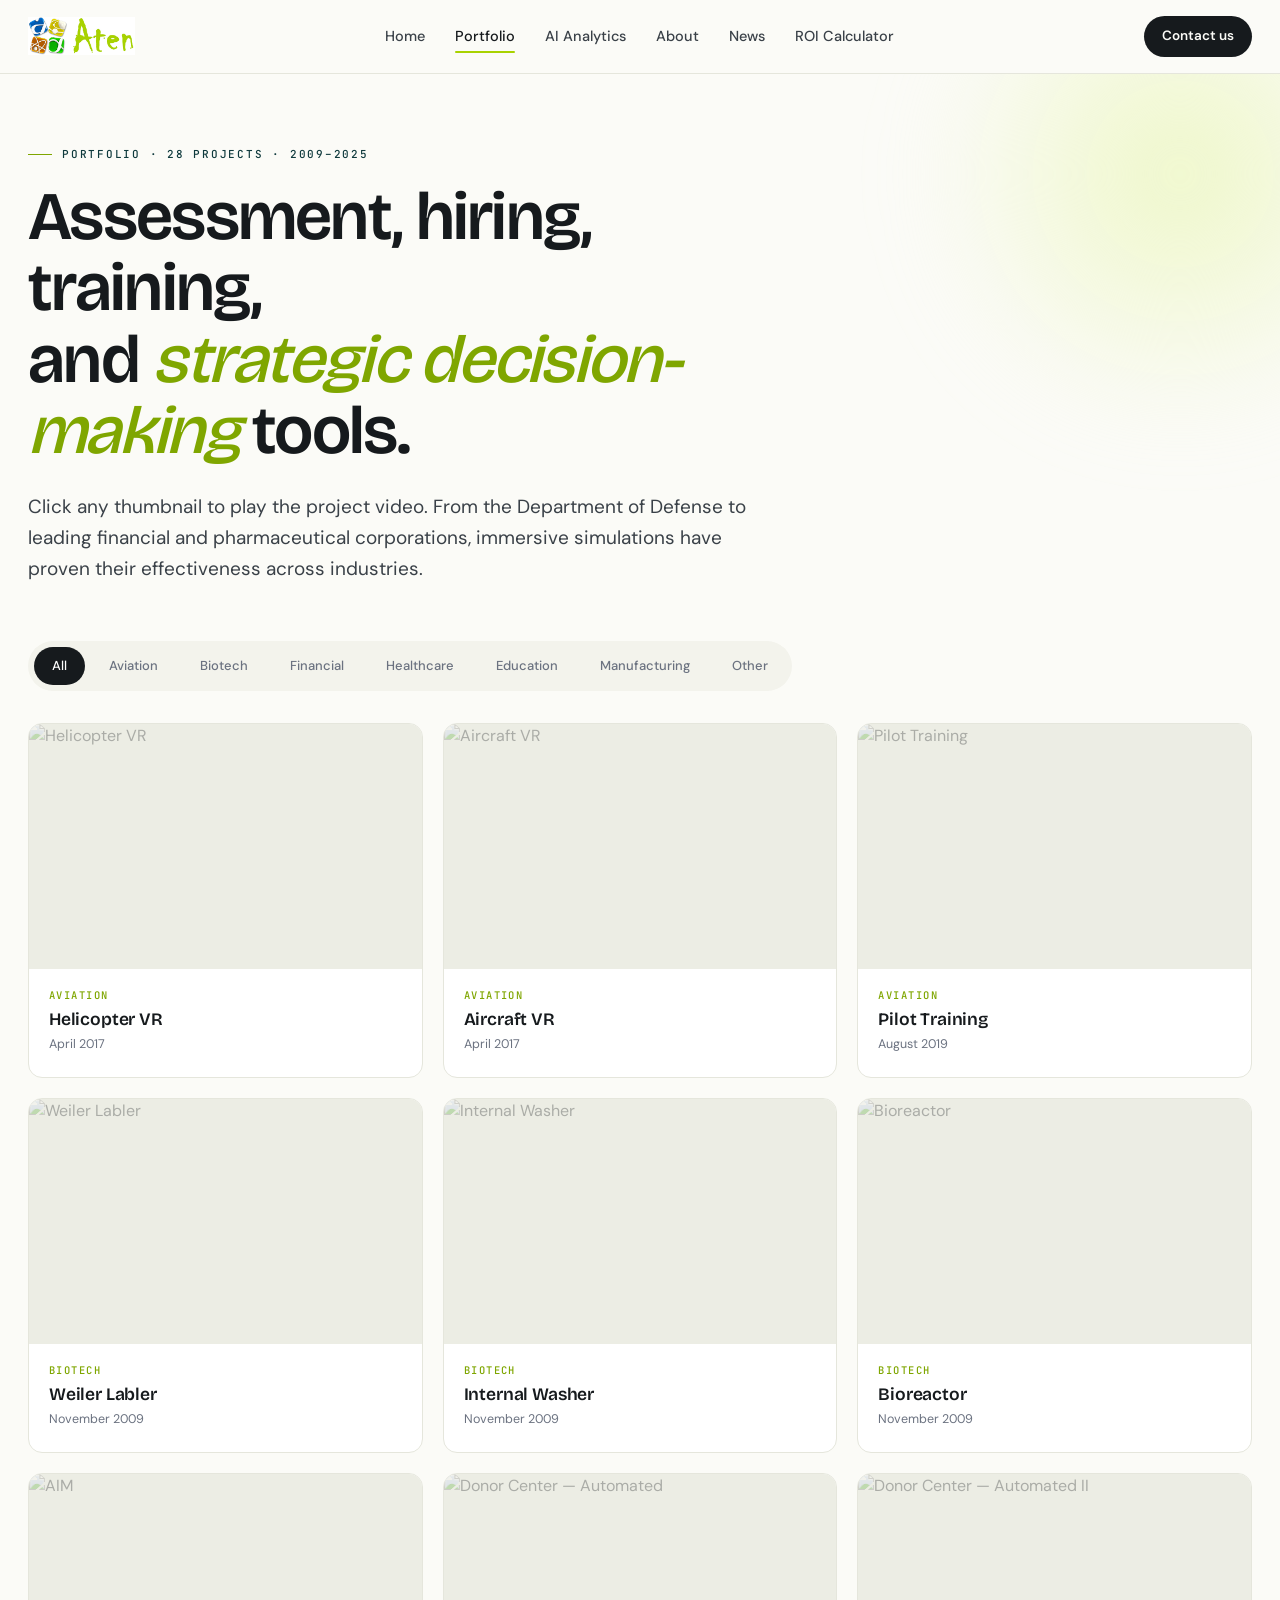
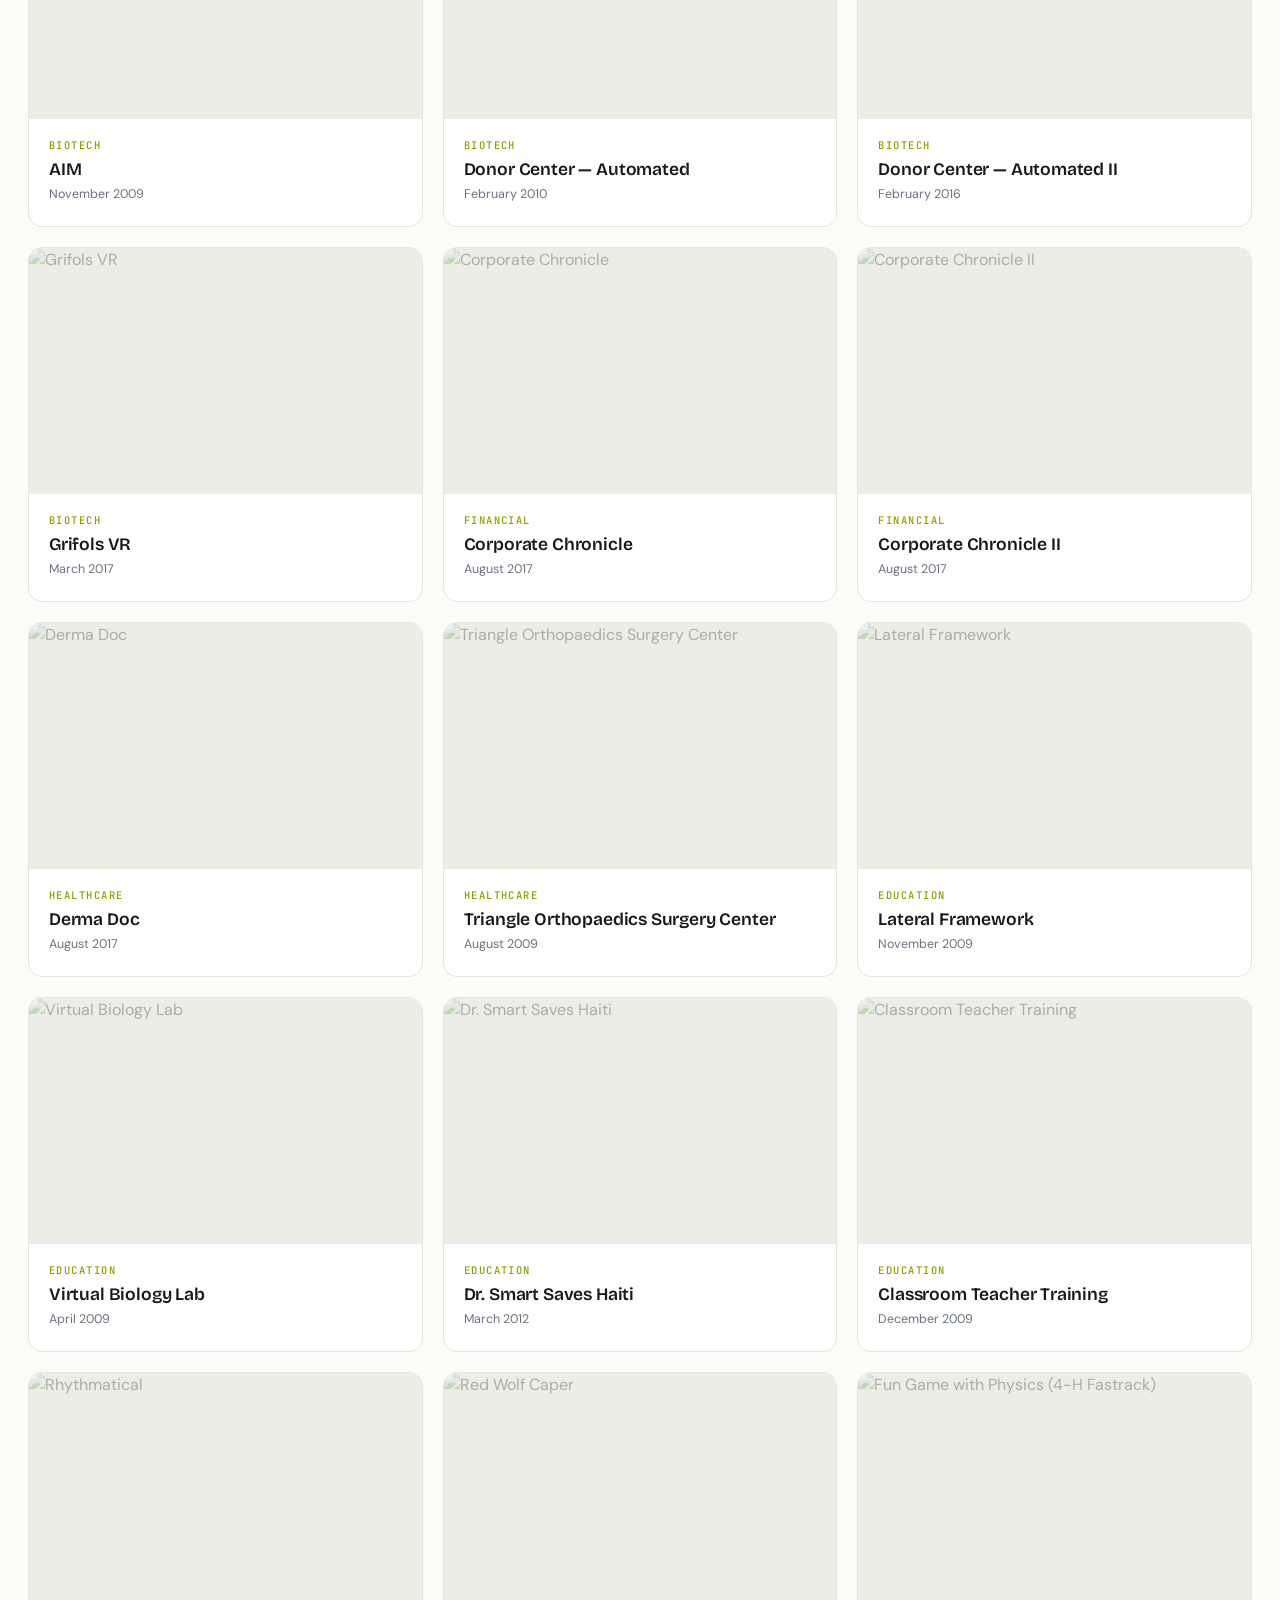
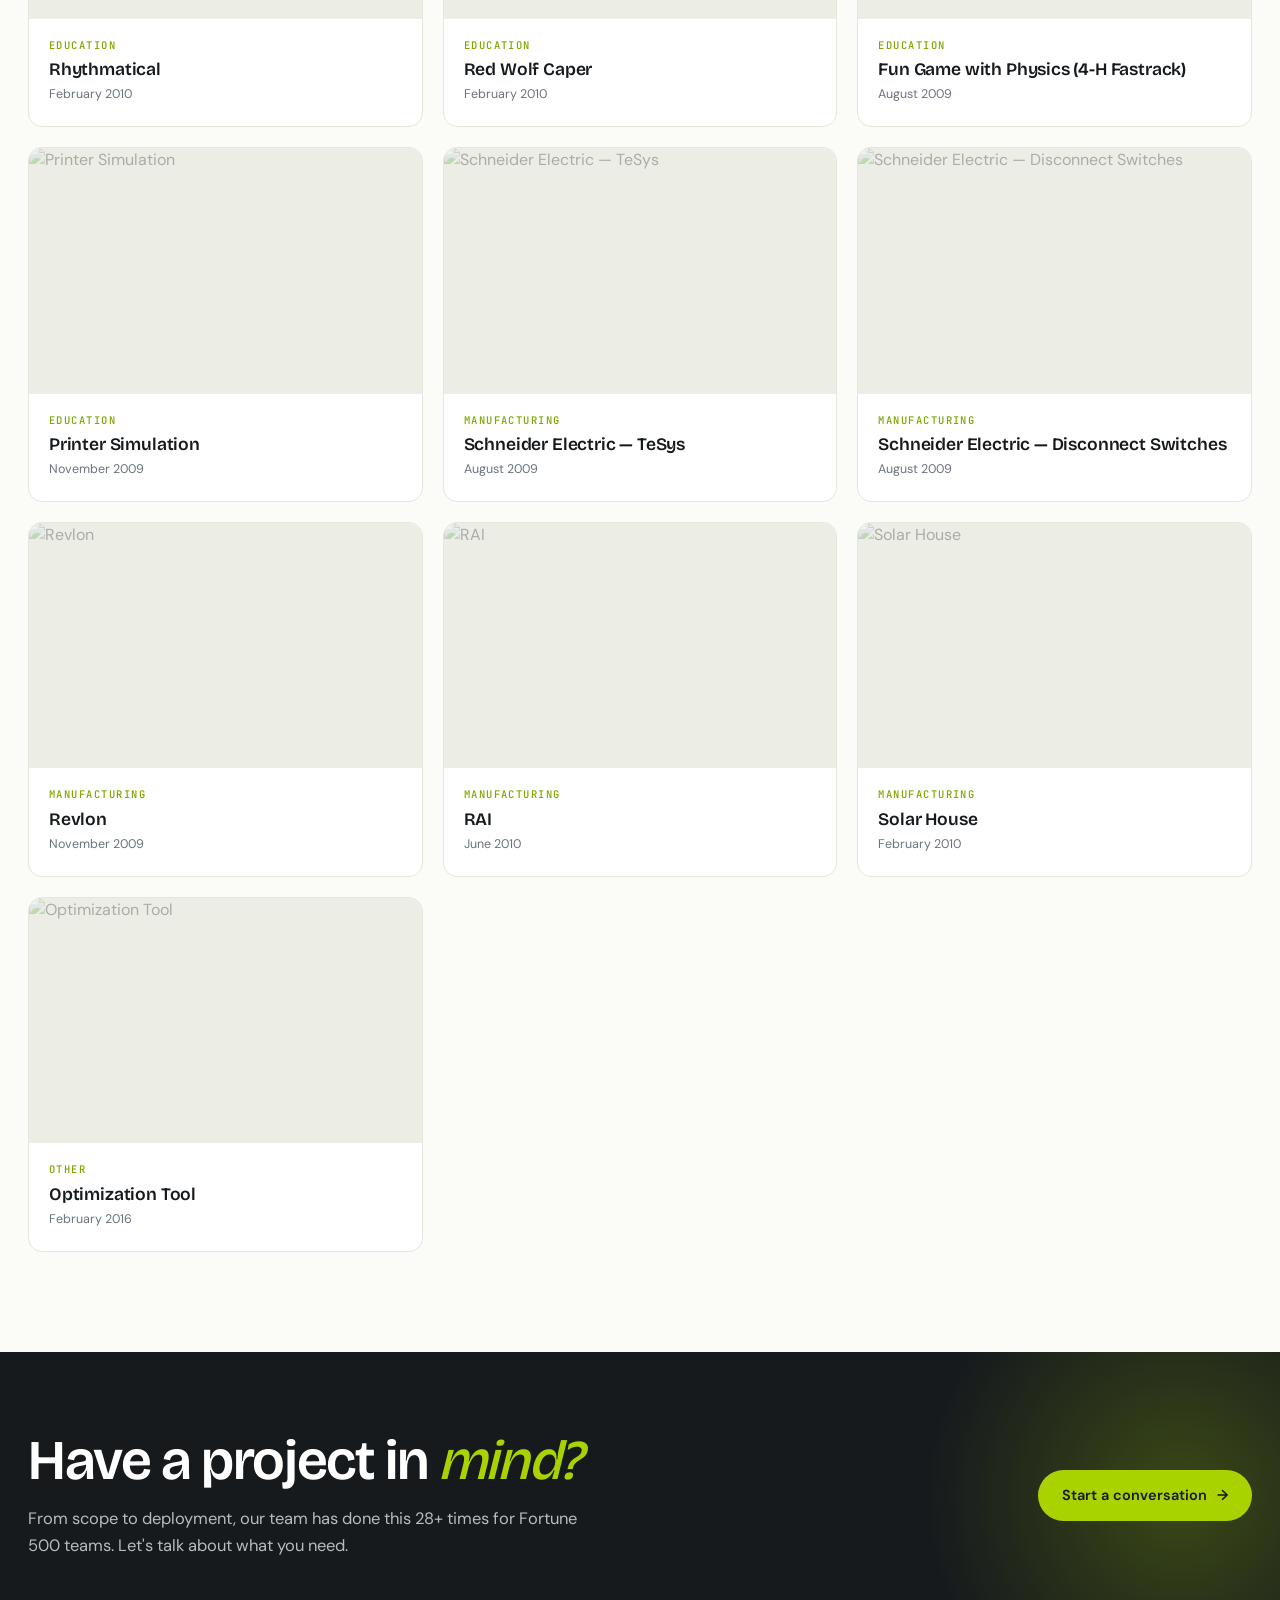
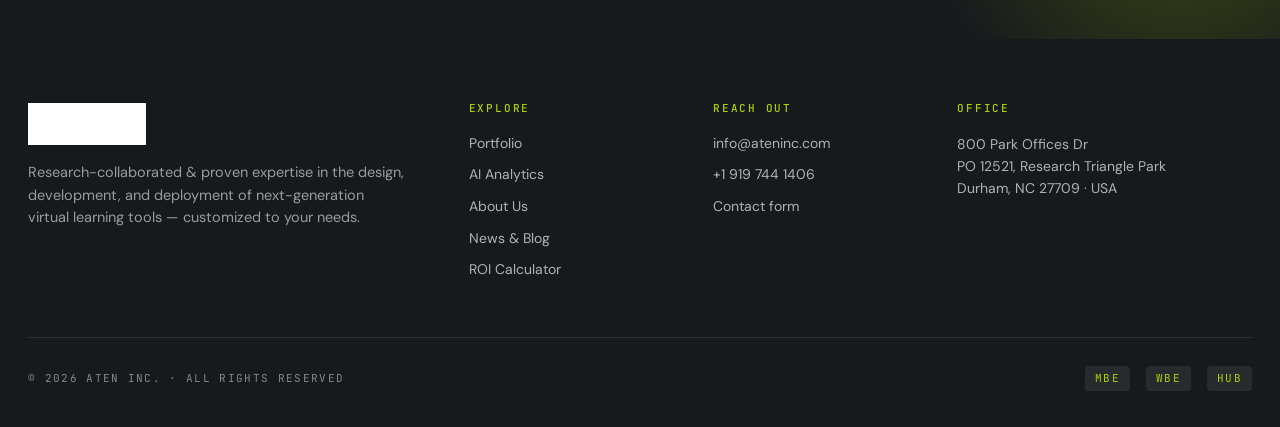
==== portfolio.html @ 34b8e480 "Initial commit — Aten Inc website Multi-page static site: - 7 pages: home, portfolio, AI analytics, " ====
<!DOCTYPE html>
<html lang="en">
<head>
<meta charset="UTF-8" />
<meta name="viewport" content="width=device-width, initial-scale=1" />
<title>Portfolio — Aten Inc</title>
<meta name="description" content="Immersive simulations, VR training, and serious games built by Aten Inc for Fortune 500 clients across aviation, biotech, financial, healthcare, education, and manufacturing." />
<link rel="icon" type="image/png" href="[data-uri]" />
<link rel="preconnect" href="https://fonts.googleapis.com" />
<link rel="preconnect" href="https://fonts.gstatic.com" crossorigin />
<link href="https://fonts.googleapis.com/css2?family=Bricolage+Grotesque:opsz,wght@12..96,400;12..96,500;12..96,600;12..96,700&family=DM+Sans:ital,wght@0,300;0,400;0,500;0,600;1,400&family=JetBrains+Mono:wght@400;500&display=swap" rel="stylesheet" />
<style>/* ========================================================
   Aten Inc — Shared Styles
   Light, modern, brand-aligned. Lime green + deep teal.
   ======================================================== */

:root {
  --bg: #fbfbf7;
  --surface: #ffffff;
  --surface-2: #f3f3ec;
  --surface-3: #ecede4;
  --ink: #161a1d;
  --ink-2: #3a4148;
  --ink-3: #6b7280;
  --ink-4: #9ca3af;
  --line: #e5e6dc;
  --line-strong: #d3d5c8;

  --green: #a8d200;
  --green-deep: #7fa600;
  --green-soft: #eef7c8;

  --teal: #0f3a3d;
  --teal-2: #1a5256;
  --teal-light: #d6ebec;

  --warn: #e8704c;

  --display: "Bricolage Grotesque", "DM Sans", -apple-system, system-ui, sans-serif;
  --sans: "DM Sans", -apple-system, BlinkMacSystemFont, sans-serif;
  --mono: "JetBrains Mono", "SF Mono", Menlo, monospace;

  --radius: 14px;
  --radius-sm: 8px;
  --radius-lg: 24px;

  --shadow-sm: 0 1px 2px rgba(15, 58, 61, 0.04), 0 1px 3px rgba(15, 58, 61, 0.06);
  --shadow: 0 4px 12px rgba(15, 58, 61, 0.06), 0 2px 4px rgba(15, 58, 61, 0.04);
  --shadow-lg: 0 24px 48px -12px rgba(15, 58, 61, 0.18);

  --t: 0.25s cubic-bezier(0.2, 0.7, 0.1, 1);
  --t-slow: 0.5s cubic-bezier(0.2, 0.7, 0.1, 1);
}

*, *::before, *::after { box-sizing: border-box; margin: 0; padding: 0; }
html { scroll-behavior: smooth; -webkit-text-size-adjust: 100%; }
body {
  background: var(--bg);
  color: var(--ink);
  font-family: var(--sans);
  font-size: 16px;
  line-height: 1.55;
  -webkit-font-smoothing: antialiased;
  -moz-osx-font-smoothing: grayscale;
  overflow-x: hidden;
}
img, svg { max-width: 100%; display: block; }
a { color: inherit; text-decoration: none; }
button { font: inherit; cursor: pointer; border: none; background: none; color: inherit; }

.container {
  max-width: 1280px;
  margin: 0 auto;
  padding: 0 28px;
}
.container-narrow { max-width: 920px; margin: 0 auto; padding: 0 28px; }

/* ---------- TYPOGRAPHY ---------- */
.eyebrow {
  font-family: var(--mono);
  font-size: 11px;
  font-weight: 500;
  letter-spacing: 0.16em;
  text-transform: uppercase;
  color: var(--teal);
  display: inline-flex;
  align-items: center;
  gap: 10px;
}
.eyebrow::before {
  content: "";
  width: 24px;
  height: 1px;
  background: var(--green-deep);
}

h1, h2, h3, h4 {
  font-family: var(--display);
  font-weight: 600;
  line-height: 1.05;
  letter-spacing: -0.025em;
  color: var(--ink);
}
h1 { font-size: clamp(40px, 6.5vw, 84px); font-weight: 600; }
h2 { font-size: clamp(32px, 4.5vw, 56px); }
h3 { font-size: clamp(20px, 2.4vw, 28px); }
h4 { font-size: 18px; letter-spacing: -0.01em; }

p { color: var(--ink-2); font-size: 16.5px; line-height: 1.65; }
p.lead { font-size: 19px; color: var(--ink-2); line-height: 1.55; }

.accent { color: var(--green-deep); }
.italic { font-style: italic; }

/* ---------- NAV ---------- */
nav.site-nav {
  position: sticky;
  top: 0;
  z-index: 50;
  background: rgba(251, 251, 247, 0.85);
  backdrop-filter: saturate(180%) blur(14px);
  -webkit-backdrop-filter: saturate(180%) blur(14px);
  border-bottom: 1px solid var(--line);
}
.nav-inner {
  display: flex;
  align-items: center;
  justify-content: space-between;
  padding: 16px 28px;
  max-width: 1280px;
  margin: 0 auto;
  gap: 24px;
}
.nav-logo {
  display: flex;
  align-items: center;
  gap: 8px;
  flex-shrink: 0;
}
.nav-logo img {
  height: 38px;
  width: auto;
}
.nav-links {
  display: flex;
  gap: 30px;
  list-style: none;
  font-size: 14.5px;
  font-weight: 500;
}
.nav-links a {
  color: var(--ink-2);
  transition: color var(--t);
  position: relative;
  padding: 6px 0;
}
.nav-links a:hover, .nav-links a.active { color: var(--ink); }
.nav-links a.active::after {
  content: "";
  position: absolute;
  bottom: -2px; left: 0; right: 0;
  height: 2px;
  background: var(--green);
  border-radius: 2px;
}
.nav-cta {
  font-size: 13.5px;
  font-weight: 600;
  padding: 10px 18px;
  background: var(--ink);
  color: var(--bg);
  border-radius: 999px;
  transition: all var(--t);
  white-space: nowrap;
}
.nav-cta:hover {
  background: var(--teal);
  transform: translateY(-1px);
}
.nav-burger {
  display: none;
  width: 28px;
  height: 28px;
  flex-direction: column;
  justify-content: center;
  gap: 5px;
}
.nav-burger span {
  display: block;
  height: 2px;
  background: var(--ink);
  border-radius: 2px;
  transition: all var(--t);
}

@media (max-width: 880px) {
  .nav-links, .nav-cta { display: none; }
  .nav-burger { display: flex; }
  .nav-inner.open + .mobile-drawer { display: block; }
}

.mobile-drawer {
  display: none;
  border-bottom: 1px solid var(--line);
  background: var(--bg);
  padding: 12px 28px 24px;
}
.mobile-drawer ul {
  list-style: none;
  display: flex;
  flex-direction: column;
  gap: 4px;
}
.mobile-drawer a {
  display: block;
  padding: 12px 0;
  border-bottom: 1px solid var(--line);
  font-weight: 500;
  font-size: 16px;
}
.mobile-drawer a:last-child { border-bottom: none; }

/* ---------- BUTTONS ---------- */
.btn {
  display: inline-flex;
  align-items: center;
  gap: 10px;
  padding: 14px 24px;
  border-radius: 999px;
  font-weight: 600;
  font-size: 14.5px;
  transition: all var(--t);
  white-space: nowrap;
}
.btn-primary {
  background: var(--ink);
  color: #fff;
}
.btn-primary:hover {
  background: var(--teal);
  transform: translateY(-1px);
  box-shadow: var(--shadow);
}
.btn-accent {
  background: var(--green);
  color: var(--ink);
}
.btn-accent:hover {
  background: var(--green-deep);
  color: #fff;
  transform: translateY(-1px);
  box-shadow: 0 6px 16px rgba(168, 210, 0, 0.35);
}
.btn-ghost {
  background: transparent;
  color: var(--ink);
  border: 1.5px solid var(--line-strong);
}
.btn-ghost:hover {
  border-color: var(--ink);
  background: var(--surface-2);
}
.btn-arrow { transition: transform var(--t); }
.btn:hover .btn-arrow { transform: translateX(4px); }

/* ---------- HERO ---------- */
.hero {
  padding: 80px 0 100px;
  position: relative;
  overflow: hidden;
}
.hero-grid {
  display: grid;
  grid-template-columns: 1fr;
  gap: 48px;
}
.hero h1 { max-width: 16ch; margin-top: 22px; }
.hero h1 em {
  font-style: italic;
  color: var(--green-deep);
  font-weight: 500;
}
.hero-lead {
  margin-top: 28px;
  max-width: 56ch;
  font-size: 19px;
  color: var(--ink-2);
}
.hero-actions {
  margin-top: 36px;
  display: flex;
  gap: 12px;
  flex-wrap: wrap;
}

.hero-blob {
  position: absolute;
  width: 600px;
  height: 600px;
  border-radius: 50%;
  background: radial-gradient(circle at center, var(--green-soft) 0%, transparent 60%);
  filter: blur(40px);
  pointer-events: none;
  z-index: -1;
}
.hero-blob.tr { top: -200px; right: -200px; }
.hero-blob.bl { bottom: -300px; left: -150px; background: radial-gradient(circle at center, var(--teal-light) 0%, transparent 60%); }

@media (max-width: 720px) {
  .hero { padding: 56px 0 80px; }
}

/* ---------- SECTIONS ---------- */
.section {
  padding: 100px 0;
  position: relative;
}
.section-tinted { background: var(--surface-2); }
.section-dark {
  background: var(--ink);
  color: #f3f3ec;
}
.section-dark h1, .section-dark h2, .section-dark h3 { color: #fff; }
.section-dark p { color: rgba(243, 243, 236, 0.75); }
.section-dark .eyebrow { color: var(--green); }
.section-dark .eyebrow::before { background: var(--green); }

.section-head {
  display: grid;
  grid-template-columns: 1fr;
  gap: 16px;
  margin-bottom: 56px;
  max-width: 720px;
}
.section-head.center { margin-left: auto; margin-right: auto; text-align: center; }
.section-head.center .eyebrow { justify-content: center; }
.section-head h2 em { font-style: italic; color: var(--green-deep); font-weight: 500; }
.section-head p { margin-top: 4px; }

@media (max-width: 720px) {
  .section { padding: 72px 0; }
  .section-head { margin-bottom: 40px; }
}

/* ---------- CARD GRID ---------- */
.grid {
  display: grid;
  gap: 24px;
}
.grid-3 { grid-template-columns: repeat(3, 1fr); }
.grid-4 { grid-template-columns: repeat(4, 1fr); }
.grid-2 { grid-template-columns: repeat(2, 1fr); }

@media (max-width: 980px) {
  .grid-3, .grid-4 { grid-template-columns: repeat(2, 1fr); }
}
@media (max-width: 640px) {
  .grid-3, .grid-4, .grid-2 { grid-template-columns: 1fr; }
}

.card {
  background: var(--surface);
  border: 1px solid var(--line);
  border-radius: var(--radius);
  padding: 32px;
  transition: all var(--t);
}
.card:hover {
  border-color: var(--line-strong);
  transform: translateY(-2px);
  box-shadow: var(--shadow);
}
.card .num {
  font-family: var(--mono);
  font-size: 11px;
  letter-spacing: 0.16em;
  color: var(--green-deep);
  margin-bottom: 16px;
  display: block;
}
.card h3 {
  margin-bottom: 12px;
}
.card p {
  font-size: 15.5px;
}

/* ---------- STATS ---------- */
.stats-row {
  display: grid;
  grid-template-columns: repeat(4, 1fr);
  gap: 32px;
  padding: 48px 0;
  border-top: 1px solid var(--line);
  border-bottom: 1px solid var(--line);
}
.stat {
  display: flex;
  flex-direction: column;
  gap: 6px;
}
.stat-num {
  font-family: var(--display);
  font-weight: 600;
  font-size: clamp(36px, 4vw, 52px);
  line-height: 1;
  letter-spacing: -0.025em;
  color: var(--ink);
}
.stat-num small { font-size: 0.55em; color: var(--ink-3); }
.stat-label {
  font-size: 13.5px;
  color: var(--ink-3);
  line-height: 1.4;
}
@media (max-width: 720px) {
  .stats-row { grid-template-columns: 1fr 1fr; gap: 28px; }
}

/* ---------- COMPARE TABLE ---------- */
.compare {
  display: grid;
  grid-template-columns: 1fr 1fr;
  gap: 0;
  border: 1px solid var(--line);
  border-radius: var(--radius);
  overflow: hidden;
  background: var(--surface);
}
.compare-col { padding: 36px 32px; }
.compare-col.old {
  background: var(--surface-2);
  border-right: 1px solid var(--line);
}
.compare-col.new {
  background: linear-gradient(135deg, var(--green-soft) 0%, transparent 80%);
}
.compare-tag {
  font-family: var(--mono);
  font-size: 11px;
  letter-spacing: 0.16em;
  text-transform: uppercase;
  color: var(--ink-3);
  margin-bottom: 8px;
  font-weight: 500;
}
.compare-col.new .compare-tag { color: var(--green-deep); }
.compare h3 {
  font-family: var(--display);
  font-size: 24px;
  margin-bottom: 24px;
}
.compare ul { list-style: none; }
.compare ul li {
  padding: 10px 0;
  font-size: 14.5px;
  display: flex;
  gap: 12px;
  align-items: flex-start;
  color: var(--ink-2);
  border-top: 1px solid var(--line);
}
.compare-col.old ul li::before {
  content: "✕";
  color: var(--ink-4);
  font-size: 12px;
  margin-top: 3px;
}
.compare-col.new ul li::before {
  content: "✓";
  color: var(--green-deep);
  font-weight: 700;
  font-size: 14px;
}
.compare-col.new ul li { color: var(--ink); }
@media (max-width: 720px) {
  .compare { grid-template-columns: 1fr; }
  .compare-col.old { border-right: none; border-bottom: 1px solid var(--line); }
}

/* ---------- TESTIMONIAL ---------- */
.quote {
  max-width: 880px;
  margin: 0 auto;
  text-align: center;
}
.quote blockquote {
  font-family: var(--display);
  font-size: clamp(22px, 2.4vw, 30px);
  line-height: 1.4;
  font-weight: 500;
  letter-spacing: -0.015em;
  color: var(--ink);
  margin-bottom: 32px;
}
.quote-attr {
  display: flex;
  flex-direction: column;
  gap: 4px;
  align-items: center;
}
.quote-name { font-weight: 600; color: var(--ink); }
.quote-role {
  font-family: var(--mono);
  font-size: 12px;
  color: var(--ink-3);
  letter-spacing: 0.06em;
}

/* ---------- AWARDS LIST ---------- */
.awards { border-top: 1px solid var(--line); }
.award {
  display: grid;
  grid-template-columns: 90px 1fr auto;
  align-items: center;
  gap: 32px;
  padding: 24px 8px;
  border-bottom: 1px solid var(--line);
  transition: padding var(--t), background var(--t);
}
.award:hover { padding-left: 18px; background: var(--surface-2); }
.award-year {
  font-family: var(--display);
  font-weight: 500;
  font-size: 26px;
  color: var(--ink-3);
  transition: color var(--t);
}
.award:hover .award-year { color: var(--green-deep); }
.award-title {
  font-family: var(--display);
  font-size: 18px;
  font-weight: 500;
  color: var(--ink);
  letter-spacing: -0.005em;
}
.award-org {
  font-family: var(--mono);
  font-size: 11px;
  text-transform: uppercase;
  letter-spacing: 0.14em;
  color: var(--ink-3);
}
@media (max-width: 720px) {
  .award { grid-template-columns: 1fr; gap: 4px; padding: 18px 8px; }
  .award-year { font-size: 22px; }
  .award-title { font-size: 16px; }
}

/* ---------- CTA BANNER ---------- */
.cta-banner {
  background: var(--ink);
  color: #fff;
  padding: 80px 0;
  position: relative;
  overflow: hidden;
}
.cta-banner::before {
  content: "";
  position: absolute;
  top: 50%; right: -200px;
  transform: translateY(-50%);
  width: 600px; height: 600px;
  border-radius: 50%;
  background: radial-gradient(circle at center, rgba(168, 210, 0, 0.25) 0%, transparent 60%);
  pointer-events: none;
}
.cta-inner {
  display: grid;
  grid-template-columns: 2fr 1fr;
  gap: 48px;
  align-items: center;
  position: relative;
  z-index: 1;
}
.cta-banner h2 { color: #fff; }
.cta-banner h2 em { color: var(--green); font-style: italic; font-weight: 500; }
.cta-banner p { color: rgba(255, 255, 255, 0.7); margin-top: 14px; max-width: 50ch; }
.cta-actions {
  display: flex;
  gap: 12px;
  justify-self: end;
  flex-wrap: wrap;
}
@media (max-width: 820px) {
  .cta-inner { grid-template-columns: 1fr; }
  .cta-actions { justify-self: start; }
}

/* ---------- FOOTER ---------- */
footer.site-footer {
  background: var(--ink);
  color: rgba(243, 243, 236, 0.7);
  padding: 64px 0 36px;
}
.footer-grid {
  display: grid;
  grid-template-columns: 2fr 1fr 1fr 1.5fr;
  gap: 48px;
  margin-bottom: 56px;
}
.footer-brand img {
  height: 42px;
  filter: brightness(0) invert(1);
  margin-bottom: 16px;
}
.footer-tag {
  font-size: 14.5px;
  line-height: 1.55;
  max-width: 38ch;
  color: rgba(243, 243, 236, 0.6);
}
.footer-col h4 {
  font-family: var(--mono);
  font-size: 11px;
  font-weight: 500;
  letter-spacing: 0.16em;
  text-transform: uppercase;
  color: var(--green);
  margin-bottom: 18px;
}
.footer-col ul { list-style: none; display: flex; flex-direction: column; gap: 10px; font-size: 14px; }
.footer-col a { color: rgba(243, 243, 236, 0.7); transition: color var(--t); }
.footer-col a:hover { color: #fff; }
.footer-col p { color: rgba(243, 243, 236, 0.7); font-size: 14px; line-height: 1.6; }
.footer-bottom {
  display: flex;
  justify-content: space-between;
  align-items: center;
  padding-top: 28px;
  border-top: 1px solid rgba(243, 243, 236, 0.1);
  font-family: var(--mono);
  font-size: 11px;
  letter-spacing: 0.12em;
  text-transform: uppercase;
  color: rgba(243, 243, 236, 0.5);
}
.footer-bottom .cert {
  display: flex;
  gap: 16px;
}
.footer-bottom .cert span {
  padding: 4px 10px;
  background: rgba(243, 243, 236, 0.08);
  border-radius: 4px;
  color: var(--green);
}
@media (max-width: 880px) {
  .footer-grid { grid-template-columns: 1fr 1fr; gap: 36px; }
}
@media (max-width: 560px) {
  .footer-grid { grid-template-columns: 1fr; }
  .footer-bottom { flex-direction: column; gap: 16px; align-items: flex-start; }
}

/* ---------- PORTFOLIO GRID ---------- */
.filters {
  display: flex;
  gap: 6px;
  flex-wrap: wrap;
  margin-bottom: 32px;
  padding: 6px;
  background: var(--surface-2);
  border-radius: 999px;
  width: max-content;
  max-width: 100%;
  overflow-x: auto;
}
.filter-btn {
  padding: 9px 18px;
  font-size: 13px;
  font-weight: 500;
  border-radius: 999px;
  color: var(--ink-3);
  transition: all var(--t);
  white-space: nowrap;
}
.filter-btn:hover { color: var(--ink); }
.filter-btn.active {
  background: var(--ink);
  color: #fff;
}

.portfolio-grid {
  display: grid;
  grid-template-columns: repeat(3, 1fr);
  gap: 20px;
}
@media (max-width: 980px) { .portfolio-grid { grid-template-columns: repeat(2, 1fr); } }
@media (max-width: 600px) { .portfolio-grid { grid-template-columns: 1fr; } }

.portfolio-item {
  background: var(--surface);
  border: 1px solid var(--line);
  border-radius: var(--radius);
  overflow: hidden;
  cursor: pointer;
  transition: all var(--t);
  display: flex;
  flex-direction: column;
}
.portfolio-item:hover {
  transform: translateY(-3px);
  box-shadow: var(--shadow-lg);
  border-color: transparent;
}
.portfolio-thumb {
  position: relative;
  aspect-ratio: 16 / 10;
  overflow: hidden;
  background: var(--surface-3);
}
.portfolio-thumb img {
  width: 100%;
  height: 100%;
  object-fit: cover;
  transition: transform var(--t-slow);
}
.portfolio-item:hover .portfolio-thumb img { transform: scale(1.04); }
.play-icon {
  position: absolute;
  inset: 0;
  display: grid;
  place-items: center;
  background: rgba(15, 58, 61, 0);
  transition: background var(--t);
}
.play-icon::after {
  content: "";
  width: 56px; height: 56px;
  border-radius: 50%;
  background: rgba(255, 255, 255, 0.95);
  background-image: url("data:image/svg+xml,%3Csvg xmlns='http://www.w3.org/2000/svg' viewBox='0 0 24 24' fill='%23161a1d'%3E%3Cpath d='M8 5v14l11-7z'/%3E%3C/svg%3E");
  background-repeat: no-repeat;
  background-position: center;
  background-size: 28px;
  transform: scale(0.8);
  opacity: 0;
  transition: all var(--t);
  box-shadow: 0 8px 24px rgba(0, 0, 0, 0.25);
}
.portfolio-item:hover .play-icon { background: rgba(15, 58, 61, 0.18); }
.portfolio-item:hover .play-icon::after { transform: scale(1); opacity: 1; }
.portfolio-meta {
  padding: 18px 20px 22px;
}
.portfolio-cat {
  font-family: var(--mono);
  font-size: 10.5px;
  letter-spacing: 0.14em;
  text-transform: uppercase;
  color: var(--green-deep);
  margin-bottom: 6px;
  font-weight: 500;
}
.portfolio-title {
  font-family: var(--display);
  font-size: 17.5px;
  font-weight: 600;
  color: var(--ink);
  letter-spacing: -0.01em;
  line-height: 1.25;
  margin-bottom: 4px;
}
.portfolio-date {
  font-size: 12.5px;
  color: var(--ink-3);
}

/* ---------- VIDEO LIGHTBOX ---------- */
.lightbox {
  position: fixed;
  inset: 0;
  background: rgba(15, 18, 20, 0.92);
  backdrop-filter: blur(8px);
  z-index: 100;
  display: none;
  align-items: center;
  justify-content: center;
  padding: 24px;
  animation: fade 0.3s ease;
}
.lightbox.open { display: flex; }
@keyframes fade { from { opacity: 0; } to { opacity: 1; } }
.lightbox-inner {
  position: relative;
  width: 100%;
  max-width: 1100px;
  aspect-ratio: 16 / 9;
  background: #000;
  border-radius: var(--radius);
  overflow: hidden;
  box-shadow: 0 30px 80px rgba(0, 0, 0, 0.5);
}
.lightbox iframe {
  width: 100%;
  height: 100%;
  border: 0;
}
.lightbox-close {
  position: absolute;
  top: -48px;
  right: 0;
  width: 36px;
  height: 36px;
  border-radius: 50%;
  background: rgba(255, 255, 255, 0.1);
  color: #fff;
  display: grid;
  place-items: center;
  font-size: 22px;
  transition: background var(--t);
}
.lightbox-close:hover { background: rgba(255, 255, 255, 0.2); }
.lightbox-caption {
  position: absolute;
  bottom: -40px;
  left: 0;
  font-family: var(--mono);
  font-size: 12px;
  letter-spacing: 0.1em;
  text-transform: uppercase;
  color: rgba(255, 255, 255, 0.7);
}

/* ---------- FORM ---------- */
.form-row {
  display: grid;
  grid-template-columns: 1fr 1fr;
  gap: 18px;
  margin-bottom: 18px;
}
@media (max-width: 600px) { .form-row { grid-template-columns: 1fr; } }
.field { display: flex; flex-direction: column; gap: 6px; }
.field label {
  font-family: var(--mono);
  font-size: 11px;
  letter-spacing: 0.14em;
  text-transform: uppercase;
  color: var(--ink-3);
  font-weight: 500;
}
.field input, .field textarea, .field select {
  font-family: inherit;
  font-size: 15px;
  padding: 14px 16px;
  border: 1.5px solid var(--line-strong);
  border-radius: var(--radius-sm);
  background: var(--surface);
  color: var(--ink);
  transition: border-color var(--t);
}
.field input:focus, .field textarea:focus, .field select:focus {
  outline: none;
  border-color: var(--green-deep);
}
.field textarea { resize: vertical; min-height: 120px; }

/* ---------- ROI SLIDER ---------- */
.slider-row {
  display: grid;
  grid-template-columns: 1fr;
  gap: 8px;
  padding: 14px 0;
  border-bottom: 1px solid var(--line);
}
.slider-head {
  display: flex;
  justify-content: space-between;
  align-items: center;
}
.slider-label {
  font-family: var(--mono);
  font-size: 12px;
  letter-spacing: 0.1em;
  text-transform: uppercase;
  color: var(--ink-2);
}
.slider-value {
  font-family: var(--display);
  font-size: 22px;
  font-weight: 600;
  color: var(--ink);
}
input[type="range"] {
  -webkit-appearance: none;
  appearance: none;
  width: 100%;
  height: 4px;
  background: var(--line);
  border-radius: 2px;
  outline: none;
}
input[type="range"]::-webkit-slider-thumb {
  -webkit-appearance: none;
  appearance: none;
  width: 22px;
  height: 22px;
  border-radius: 50%;
  background: var(--green);
  border: 3px solid var(--ink);
  cursor: pointer;
  transition: transform var(--t);
}
input[type="range"]::-webkit-slider-thumb:hover { transform: scale(1.15); }
input[type="range"]::-moz-range-thumb {
  width: 22px;
  height: 22px;
  border-radius: 50%;
  background: var(--green);
  border: 3px solid var(--ink);
  cursor: pointer;
}

/* ---------- ENTRANCE ANIMATIONS ---------- */
@keyframes rise {
  from { opacity: 0; transform: translateY(18px); }
  to   { opacity: 1; transform: translateY(0); }
}
.reveal { opacity: 0; animation: rise 0.8s cubic-bezier(0.2, 0.7, 0.1, 1) forwards; }
.reveal.d1 { animation-delay: 0.05s; }
.reveal.d2 { animation-delay: 0.15s; }
.reveal.d3 { animation-delay: 0.25s; }
.reveal.d4 { animation-delay: 0.35s; }
.reveal.d5 { animation-delay: 0.45s; }

.scroll-reveal {
  opacity: 0;
  transform: translateY(24px);
  transition: opacity 0.7s cubic-bezier(0.2, 0.7, 0.1, 1), transform 0.7s cubic-bezier(0.2, 0.7, 0.1, 1);
}
.scroll-reveal.in { opacity: 1; transform: translateY(0); }

/* ---------- UTIL ---------- */
.text-center { text-align: center; }
.mt-0 { margin-top: 0 !important; }
.mt-2 { margin-top: 16px; }
.mt-4 { margin-top: 32px; }
.divider { height: 1px; background: var(--line); margin: 0; }
</style>
</head>
<body>

<nav class="site-nav">
  <div class="nav-inner">
    <a href="index.html" class="nav-logo"><img src="[data-uri]" alt="Aten Inc." /></a>
    <ul class="nav-links">
      <li><a href="index.html">Home</a></li>
      <li><a href="portfolio.html" class="active">Portfolio</a></li>
      <li><a href="ai-analytics.html">AI Analytics</a></li>
      <li><a href="about.html">About</a></li>
      <li><a href="news.html">News</a></li>
      <li><a href="roi-calculator.html">ROI Calculator</a></li>
    </ul>
    <a href="contact.html" class="nav-cta">Contact us</a>
    <button class="nav-burger" aria-label="Menu"><span></span><span></span><span></span></button>
  </div>
  <div class="mobile-drawer">
    <ul>
      <li><a href="index.html">Home</a></li>
      <li><a href="portfolio.html">Portfolio</a></li>
      <li><a href="ai-analytics.html">AI Analytics</a></li>
      <li><a href="about.html">About</a></li>
      <li><a href="news.html">News &amp; Blog</a></li>
      <li><a href="roi-calculator.html">ROI Calculator</a></li>
      <li><a href="contact.html">Contact</a></li>
    </ul>
  </div>
</nav>

<header class="hero" style="padding: 64px 0 56px;">
  <div class="hero-blob tr"></div>
  <div class="container">
    <span class="eyebrow reveal d1">Portfolio · 28 projects · 2009–2025</span>
    <h1 class="reveal d2" style="margin-top: 18px; font-size: clamp(36px, 5.5vw, 68px);">
      Assessment, hiring, training,<br/>and <em>strategic decision-making</em> tools.
    </h1>
    <p class="hero-lead reveal d3" style="margin-top: 24px;">
      Click any thumbnail to play the project video. From the Department of Defense to leading financial and pharmaceutical corporations, immersive simulations have proven their effectiveness across industries.
    </p>
  </div>
</header>

<section style="padding: 0 0 100px;">
  <div class="container">

    <div class="filters scroll-reveal" id="filters">
      <button class="filter-btn active" data-filter="all">All</button>
      <button class="filter-btn" data-filter="Aviation">Aviation</button>
      <button class="filter-btn" data-filter="Biotech">Biotech</button>
      <button class="filter-btn" data-filter="Financial">Financial</button>
      <button class="filter-btn" data-filter="Healthcare">Healthcare</button>
      <button class="filter-btn" data-filter="Education">Education</button>
      <button class="filter-btn" data-filter="Manufacturing">Manufacturing</button>
      <button class="filter-btn" data-filter="Other">Other</button>
    </div>

    <div class="portfolio-grid" id="portfolioGrid"></div>
  </div>
</section>

<!-- LIGHTBOX -->
<div class="lightbox" id="lightbox" aria-hidden="true" role="dialog">
  <div class="lightbox-inner">
    <button class="lightbox-close" id="lightboxClose" aria-label="Close">&times;</button>
    <iframe id="lightboxFrame" allow="autoplay; fullscreen; picture-in-picture" allowfullscreen></iframe>
    <div class="lightbox-caption" id="lightboxCaption"></div>
  </div>
</div>

<!-- CTA -->
<section class="cta-banner">
  <div class="container">
    <div class="cta-inner">
      <div>
        <h2>Have a project in <em>mind?</em></h2>
        <p>From scope to deployment, our team has done this 28+ times for Fortune 500 teams. Let's talk about what you need.</p>
      </div>
      <div class="cta-actions">
        <a href="contact.html" class="btn btn-accent">Start a conversation <span class="btn-arrow">→</span></a>
      </div>
    </div>
  </div>
</section>

<!-- FOOTER -->
<footer class="site-footer">
  <div class="container">
    <div class="footer-grid">
      <div class="footer-brand">
        <img src="[data-uri]" alt="Aten Inc." />
        <p class="footer-tag">Research-collaborated &amp; proven expertise in the design, development, and deployment of next-generation virtual learning tools — customized to your needs.</p>
      </div>
      <div class="footer-col">
        <h4>Explore</h4>
        <ul>
          <li><a href="portfolio.html">Portfolio</a></li>
          <li><a href="ai-analytics.html">AI Analytics</a></li>
          <li><a href="about.html">About Us</a></li>
          <li><a href="news.html">News &amp; Blog</a></li>
          <li><a href="roi-calculator.html">ROI Calculator</a></li>
        </ul>
      </div>
      <div class="footer-col">
        <h4>Reach out</h4>
        <ul>
          <li><a href="mailto:info@ateninc.com">info@ateninc.com</a></li>
          <li><a href="tel:+19197441406">+1 919 744 1406</a></li>
          <li><a href="contact.html">Contact form</a></li>
        </ul>
      </div>
      <div class="footer-col">
        <h4>Office</h4>
        <p>800 Park Offices Dr<br/>PO 12521, Research Triangle Park<br/>Durham, NC 27709 · USA</p>
      </div>
    </div>
    <div class="footer-bottom">
      <span>© <span id="year"></span> Aten Inc. · All Rights Reserved</span>
      <div class="cert"><span>MBE</span><span>WBE</span><span>HUB</span></div>
    </div>
  </div>
</footer>

<script>/* ============================================
   Aten Inc — Shared scripts
   ============================================ */

// Mobile nav toggle
(function () {
  const burger = document.querySelector('.nav-burger');
  const drawer = document.querySelector('.mobile-drawer');
  if (!burger || !drawer) return;
  burger.addEventListener('click', () => {
    const isOpen = drawer.classList.toggle('open');
    drawer.style.display = isOpen ? 'block' : 'none';
  });
})();

// Scroll reveal
(function () {
  const els = document.querySelectorAll('.scroll-reveal');
  if (!els.length) return;
  const io = new IntersectionObserver((entries) => {
    entries.forEach((e) => {
      if (e.isIntersecting) {
        e.target.classList.add('in');
        io.unobserve(e.target);
      }
    });
  }, { threshold: 0.1, rootMargin: '0px 0px -40px 0px' });
  els.forEach((el) => io.observe(el));
})();

// Year stamp
(function () {
  const y = document.getElementById('year');
  if (y) y.textContent = new Date().getFullYear();
})();
</script>
<script>
  const PORTFOLIO = [
    { slug: 'helicopter', title: 'Helicopter VR', cat: 'Aviation', date: 'April 2017',
      img: 'https://www.ateninc.com/img/Helicopter.jpg',
      vimeo: '226407875' },
    { slug: 'aircraft', title: 'Aircraft VR', cat: 'Aviation', date: 'April 2017',
      img: 'https://www.ateninc.com/img/aircraft.png',
      youtube: 'vrk6BEkGfpA' },
    { slug: 'pilot', title: 'Pilot Training', cat: 'Aviation', date: 'August 2019',
      img: 'https://www.ateninc.com/img/portfolio/pilot.jpg',
      youtube: 'YwtYvpujKhM' },

    { slug: 'weiler', title: 'Weiler Labler', cat: 'Biotech', date: 'November 2009',
      img: 'https://www.ateninc.com/img/portfolio/weilerLabler01.png',
      vimeo: '135860679' },
    { slug: 'washer', title: 'Internal Washer', cat: 'Biotech', date: 'November 2009',
      img: 'https://www.ateninc.com/img/portfolio/internalWasher01.png',
      vimeo: '136603036' },
    { slug: 'bioreactor', title: 'Bioreactor', cat: 'Biotech', date: 'November 2009',
      img: 'https://www.ateninc.com/img/portfolio/biogen01.png',
      vimeo: '135860683' },
    { slug: 'aim', title: 'AIM', cat: 'Biotech', date: 'November 2009',
      img: 'https://www.ateninc.com/img/portfolio/aim01.png',
      vimeo: '136603035' },
    { slug: 'donor-center', title: 'Donor Center — Automated', cat: 'Biotech', date: 'February 2010',
      img: 'https://www.ateninc.com/img/AutoNFF.jpg',
      vimeo: '217949036' },
    { slug: 'donor-center-2', title: 'Donor Center — Automated II', cat: 'Biotech', date: 'February 2016',
      img: 'https://www.ateninc.com/img/GrifolsAuto.jpg',
      vimeo: '217949036' },
    { slug: 'griffols-vr', title: 'Grifols VR', cat: 'Biotech', date: 'March 2017',
      img: 'https://www.ateninc.com/img/portfolio/GrifolsVR.jpg',
      vimeo: '208116004' },

    { slug: 'chronicle', title: 'Corporate Chronicle', cat: 'Financial', date: 'August 2017',
      img: 'https://www.ateninc.com/img/portfolio/corporate_cronicle-1.jpg',
      youtube: '8ti_7UxDk-Q' },
    { slug: 'chronicle-2', title: 'Corporate Chronicle II', cat: 'Financial', date: 'August 2017',
      img: 'https://www.ateninc.com/img/portfolio/corporate_cronicle2.jpg',
      youtube: '8ti_7UxDk-Q' },

    { slug: 'dermatology', title: 'Derma Doc', cat: 'Healthcare', date: 'August 2017',
      img: 'https://www.ateninc.com/img/portfolio/Dermatology.jpg',
      vimeo: '217949252' },
    { slug: 'orthopaedics', title: 'Triangle Orthopaedics Surgery Center', cat: 'Healthcare', date: 'August 2009',
      img: 'https://www.ateninc.com/img/portfolio/tosc.jpg',
      youtube: 'OJtTWT38ebA' },

    { slug: 'lateral-framework', title: 'Lateral Framework', cat: 'Education', date: 'November 2009',
      img: 'https://www.ateninc.com/img/portfolio/lateral01.png',
      vimeo: '136603032' },
    { slug: 'virtual-lab', title: 'Virtual Biology Lab', cat: 'Education', date: 'April 2009',
      img: 'https://www.ateninc.com/img/portfolio/virtualLab01.png',
      vimeo: '136818883' },
    { slug: 'stem', title: 'Dr. Smart Saves Haiti', cat: 'Education', date: 'March 2012',
      img: 'https://www.ateninc.com/img/portfolio/stem01.png',
      vimeo: '136818883' },
    { slug: 'classroom', title: 'Classroom Teacher Training', cat: 'Education', date: 'December 2009',
      img: 'https://www.ateninc.com/img/portfolio/classroom01.png',
      vimeo: '134085545' },
    { slug: 'rythmatical', title: 'Rhythmatical', cat: 'Education', date: 'February 2010',
      img: 'https://www.ateninc.com/img/portfolio/rhythmatical.jpg',
      youtube: 'GdNiA43s54I' },
    { slug: 'red-wolf', title: 'Red Wolf Caper', cat: 'Education', date: 'February 2010',
      img: 'https://www.ateninc.com/img/portfolio/RedWolf.jpg',
      vimeo: '136603039' },
    { slug: '4h-fastrack', title: 'Fun Game with Physics (4-H Fastrack)', cat: 'Education', date: 'August 2009',
      img: 'https://www.ateninc.com/img/portfolio/4hFastrack01.png',
      vimeo: '136818885' },
    { slug: 'printer', title: 'Printer Simulation', cat: 'Education', date: 'November 2009',
      img: 'https://www.ateninc.com/img/portfolio/printer_stimulation.jpg',
      vimeo: '136610092' },

    { slug: 'schneider-tesys', title: 'Schneider Electric — TeSys', cat: 'Manufacturing', date: 'August 2009',
      img: 'https://www.ateninc.com/img/teSys.jpg',
      vimeo: '208109016' },
    { slug: 'schneider-disconnected-switches', title: 'Schneider Electric — Disconnect Switches', cat: 'Manufacturing', date: 'August 2009',
      img: 'https://www.ateninc.com/img/portfolio/schneider.jpg',
      vimeo: '208105190' },
    { slug: 'revlon', title: 'Revlon', cat: 'Manufacturing', date: 'November 2009',
      img: 'https://www.ateninc.com/img/portfolio/Revlon.jpg',
      vimeo: '208108037' },
    { slug: 'rai', title: 'RAI', cat: 'Manufacturing', date: 'June 2010',
      img: 'https://www.ateninc.com/img/portfolio/rai01.png',
      vimeo: '135853308' },
    { slug: 'solar-house', title: 'Solar House', cat: 'Manufacturing', date: 'February 2010',
      img: 'https://www.ateninc.com/img/SolarHouse.jpg',
      vimeo: '217946409' },

    { slug: 'griffols-optimization', title: 'Optimization Tool', cat: 'Other', date: 'February 2016',
      img: 'https://www.ateninc.com/img/OptVideo.jpg',
      vimeo: '208111666' },
  ];

  const grid = document.getElementById('portfolioGrid');

  function videoUrl(item) {
    if (item.vimeo) return `https://player.vimeo.com/video/${item.vimeo}?color=a8d200&autoplay=1&title=0&byline=0`;
    if (item.youtube) return `https://www.youtube.com/embed/${item.youtube}?autoplay=1&rel=0`;
    return null;
  }

  function render(filter) {
    grid.innerHTML = '';
    PORTFOLIO.forEach((p) => {
      if (filter !== 'all' && p.cat !== filter) return;
      const el = document.createElement('div');
      el.className = 'portfolio-item scroll-reveal in';
      el.id = p.slug;
      el.innerHTML = `
        <div class="portfolio-thumb">
          <img src="${p.img}" alt="${p.title}" loading="lazy" onerror="this.style.opacity='0.3'" />
          <div class="play-icon"></div>
        </div>
        <div class="portfolio-meta">
          <div class="portfolio-cat">${p.cat}</div>
          <div class="portfolio-title">${p.title}</div>
          <div class="portfolio-date">${p.date}</div>
        </div>`;
      el.addEventListener('click', () => openLightbox(p));
      grid.appendChild(el);
    });
  }

  // Filters
  document.querySelectorAll('.filter-btn').forEach((btn) => {
    btn.addEventListener('click', () => {
      document.querySelectorAll('.filter-btn').forEach((b) => b.classList.remove('active'));
      btn.classList.add('active');
      render(btn.dataset.filter);
    });
  });

  // Lightbox
  const lb = document.getElementById('lightbox');
  const lbFrame = document.getElementById('lightboxFrame');
  const lbCaption = document.getElementById('lightboxCaption');
  const lbClose = document.getElementById('lightboxClose');

  function openLightbox(p) {
    const url = videoUrl(p);
    if (!url) return;
    lbFrame.src = url;
    lbCaption.textContent = `${p.cat} — ${p.title}`;
    lb.classList.add('open');
    document.body.style.overflow = 'hidden';
  }
  function closeLightbox() {
    lb.classList.remove('open');
    lbFrame.src = '';
    document.body.style.overflow = '';
  }
  lbClose.addEventListener('click', closeLightbox);
  lb.addEventListener('click', (e) => { if (e.target === lb) closeLightbox(); });
  document.addEventListener('keydown', (e) => { if (e.key === 'Escape') closeLightbox(); });

  // Initial render + open from hash
  render('all');
  if (location.hash) {
    const slug = location.hash.slice(1);
    const item = PORTFOLIO.find((p) => p.slug === slug);
    if (item) setTimeout(() => openLightbox(item), 200);
  }
</script>
</body>
</html>
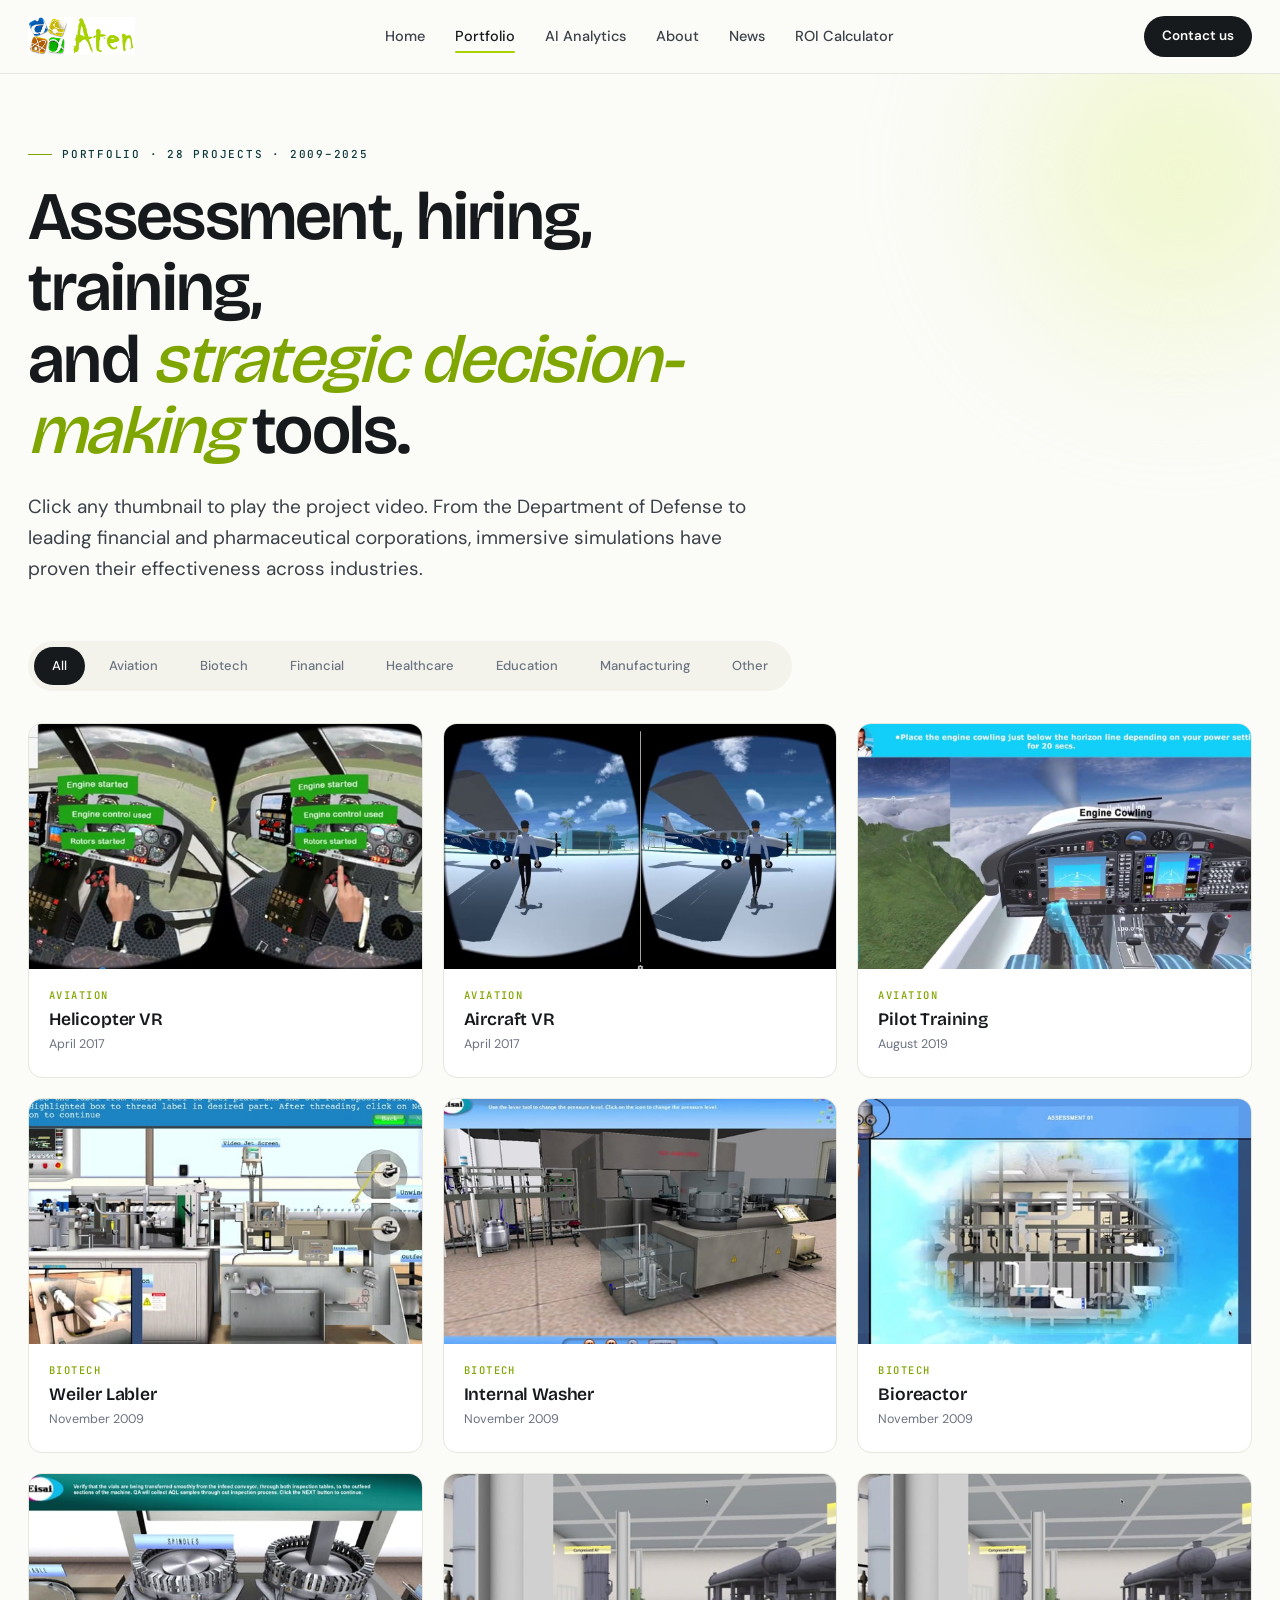
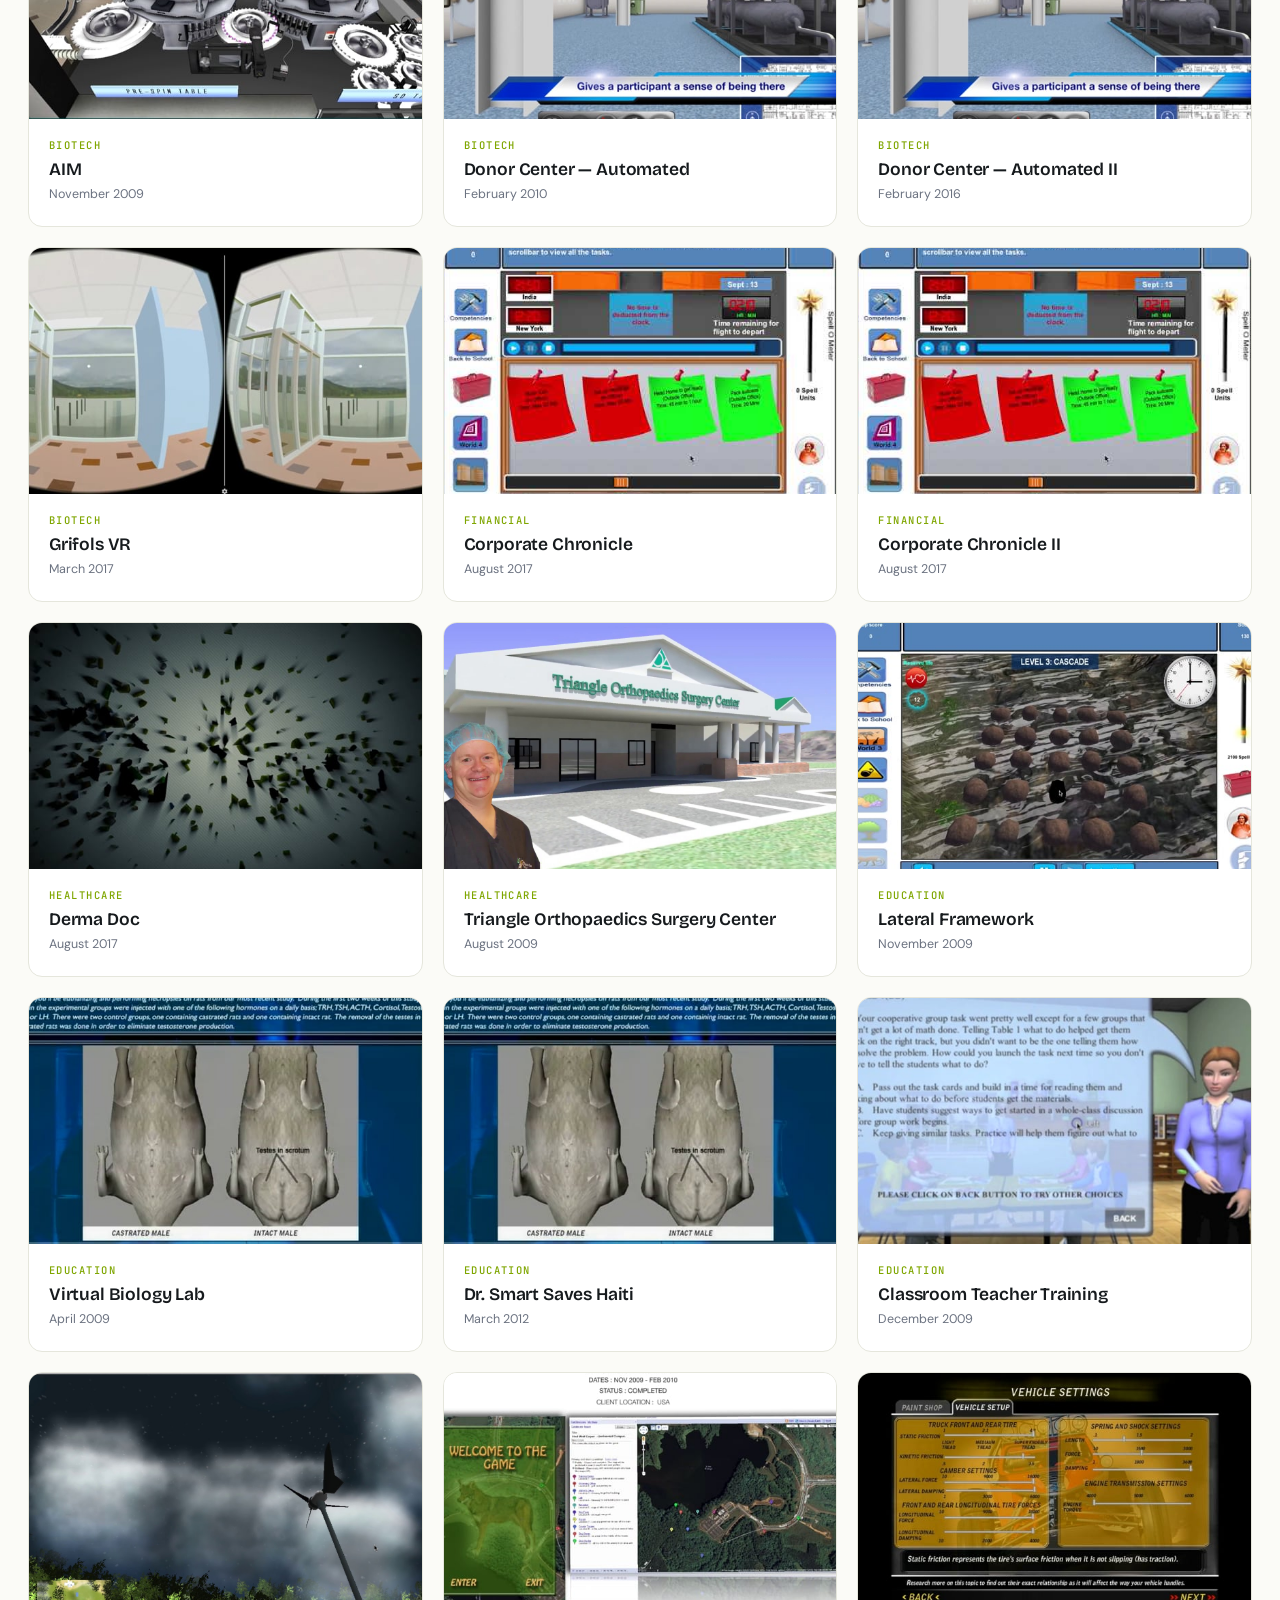
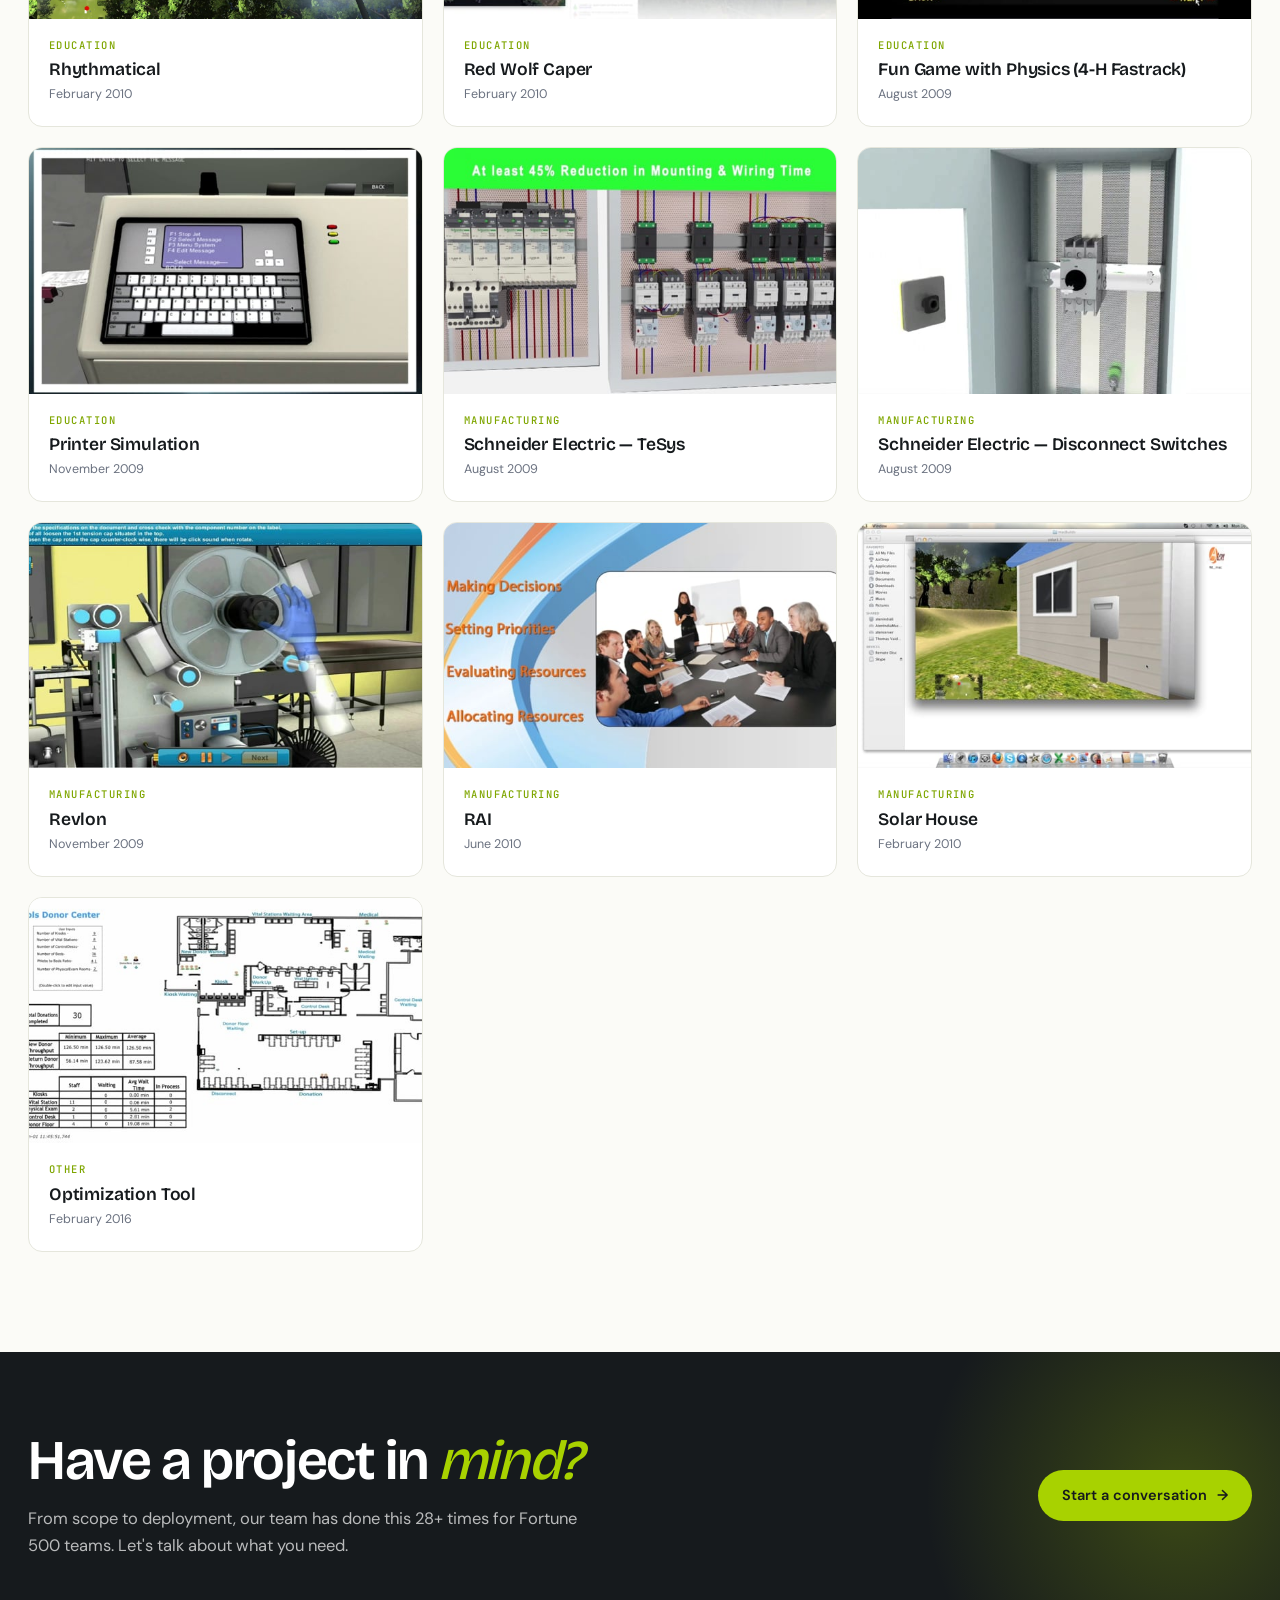
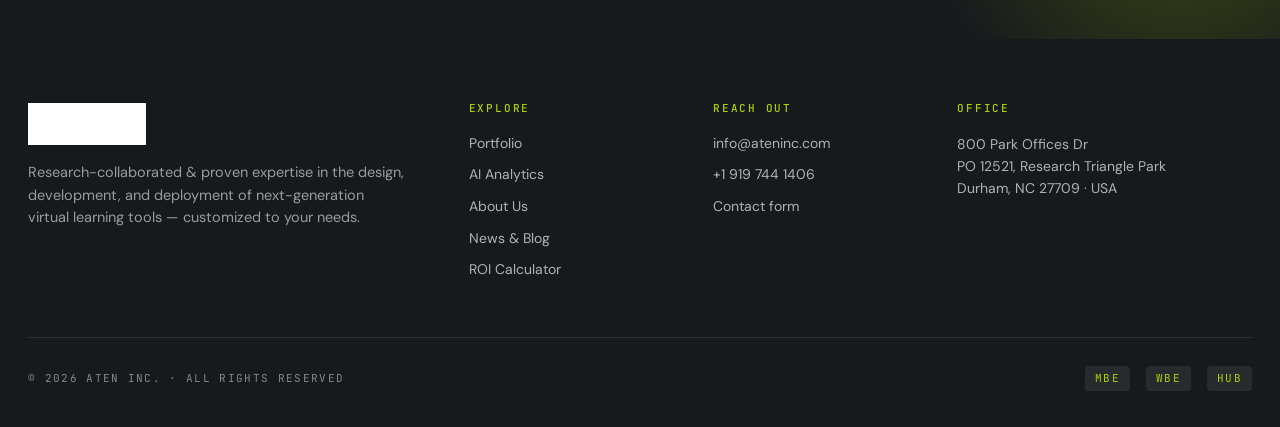
==== commit 456c2178: "Thumbnails" ====
--- a/portfolio.html
+++ b/portfolio.html
@@ -1100,94 +1100,94 @@
 <script>
   const PORTFOLIO = [
     { slug: 'helicopter', title: 'Helicopter VR', cat: 'Aviation', date: 'April 2017',
-      img: 'https://www.ateninc.com/img/Helicopter.jpg',
+      img: 'assets/thumbs/helicopter.jpg',
       vimeo: '226407875' },
     { slug: 'aircraft', title: 'Aircraft VR', cat: 'Aviation', date: 'April 2017',
-      img: 'https://www.ateninc.com/img/aircraft.png',
+      img: 'assets/thumbs/aircraft.jpg',
       youtube: 'vrk6BEkGfpA' },
     { slug: 'pilot', title: 'Pilot Training', cat: 'Aviation', date: 'August 2019',
-      img: 'https://www.ateninc.com/img/portfolio/pilot.jpg',
+      img: 'assets/thumbs/pilot.jpg',
       youtube: 'YwtYvpujKhM' },
 
     { slug: 'weiler', title: 'Weiler Labler', cat: 'Biotech', date: 'November 2009',
-      img: 'https://www.ateninc.com/img/portfolio/weilerLabler01.png',
+      img: 'assets/thumbs/weiler.jpg',
       vimeo: '135860679' },
     { slug: 'washer', title: 'Internal Washer', cat: 'Biotech', date: 'November 2009',
-      img: 'https://www.ateninc.com/img/portfolio/internalWasher01.png',
+      img: 'assets/thumbs/washer.jpg',
       vimeo: '136603036' },
     { slug: 'bioreactor', title: 'Bioreactor', cat: 'Biotech', date: 'November 2009',
-      img: 'https://www.ateninc.com/img/portfolio/biogen01.png',
+      img: 'assets/thumbs/bioreactor.jpg',
       vimeo: '135860683' },
     { slug: 'aim', title: 'AIM', cat: 'Biotech', date: 'November 2009',
-      img: 'https://www.ateninc.com/img/portfolio/aim01.png',
+      img: 'assets/thumbs/aim.jpg',
       vimeo: '136603035' },
     { slug: 'donor-center', title: 'Donor Center — Automated', cat: 'Biotech', date: 'February 2010',
-      img: 'https://www.ateninc.com/img/AutoNFF.jpg',
+      img: 'assets/thumbs/donor-center.jpg',
       vimeo: '217949036' },
     { slug: 'donor-center-2', title: 'Donor Center — Automated II', cat: 'Biotech', date: 'February 2016',
-      img: 'https://www.ateninc.com/img/GrifolsAuto.jpg',
+      img: 'assets/thumbs/donor-center-2.jpg',
       vimeo: '217949036' },
     { slug: 'griffols-vr', title: 'Grifols VR', cat: 'Biotech', date: 'March 2017',
-      img: 'https://www.ateninc.com/img/portfolio/GrifolsVR.jpg',
+      img: 'assets/thumbs/griffols-vr.jpg',
       vimeo: '208116004' },
 
     { slug: 'chronicle', title: 'Corporate Chronicle', cat: 'Financial', date: 'August 2017',
-      img: 'https://www.ateninc.com/img/portfolio/corporate_cronicle-1.jpg',
+      img: 'assets/thumbs/chronicle.jpg',
       youtube: '8ti_7UxDk-Q' },
     { slug: 'chronicle-2', title: 'Corporate Chronicle II', cat: 'Financial', date: 'August 2017',
-      img: 'https://www.ateninc.com/img/portfolio/corporate_cronicle2.jpg',
+      img: 'assets/thumbs/chronicle-2.jpg',
       youtube: '8ti_7UxDk-Q' },
 
     { slug: 'dermatology', title: 'Derma Doc', cat: 'Healthcare', date: 'August 2017',
-      img: 'https://www.ateninc.com/img/portfolio/Dermatology.jpg',
+      img: 'assets/thumbs/dermatology.jpg',
       vimeo: '217949252' },
     { slug: 'orthopaedics', title: 'Triangle Orthopaedics Surgery Center', cat: 'Healthcare', date: 'August 2009',
-      img: 'https://www.ateninc.com/img/portfolio/tosc.jpg',
+      img: 'assets/thumbs/orthopaedics.jpg',
       youtube: 'OJtTWT38ebA' },
 
     { slug: 'lateral-framework', title: 'Lateral Framework', cat: 'Education', date: 'November 2009',
-      img: 'https://www.ateninc.com/img/portfolio/lateral01.png',
+      img: 'assets/thumbs/lateral-framework.jpg',
       vimeo: '136603032' },
     { slug: 'virtual-lab', title: 'Virtual Biology Lab', cat: 'Education', date: 'April 2009',
-      img: 'https://www.ateninc.com/img/portfolio/virtualLab01.png',
+      img: 'assets/thumbs/virtual-lab.jpg',
       vimeo: '136818883' },
     { slug: 'stem', title: 'Dr. Smart Saves Haiti', cat: 'Education', date: 'March 2012',
-      img: 'https://www.ateninc.com/img/portfolio/stem01.png',
+      img: 'assets/thumbs/stem.jpg',
       vimeo: '136818883' },
     { slug: 'classroom', title: 'Classroom Teacher Training', cat: 'Education', date: 'December 2009',
-      img: 'https://www.ateninc.com/img/portfolio/classroom01.png',
+      img: 'assets/thumbs/classroom.jpg',
       vimeo: '134085545' },
     { slug: 'rythmatical', title: 'Rhythmatical', cat: 'Education', date: 'February 2010',
-      img: 'https://www.ateninc.com/img/portfolio/rhythmatical.jpg',
+      img: 'assets/thumbs/rythmatical.jpg',
       youtube: 'GdNiA43s54I' },
     { slug: 'red-wolf', title: 'Red Wolf Caper', cat: 'Education', date: 'February 2010',
-      img: 'https://www.ateninc.com/img/portfolio/RedWolf.jpg',
+      img: 'assets/thumbs/red-wolf.jpg',
       vimeo: '136603039' },
     { slug: '4h-fastrack', title: 'Fun Game with Physics (4-H Fastrack)', cat: 'Education', date: 'August 2009',
-      img: 'https://www.ateninc.com/img/portfolio/4hFastrack01.png',
+      img: 'assets/thumbs/4h-fastrack.jpg',
       vimeo: '136818885' },
     { slug: 'printer', title: 'Printer Simulation', cat: 'Education', date: 'November 2009',
-      img: 'https://www.ateninc.com/img/portfolio/printer_stimulation.jpg',
+      img: 'assets/thumbs/printer.jpg',
       vimeo: '136610092' },
 
     { slug: 'schneider-tesys', title: 'Schneider Electric — TeSys', cat: 'Manufacturing', date: 'August 2009',
-      img: 'https://www.ateninc.com/img/teSys.jpg',
+      img: 'assets/thumbs/schneider-tesys.jpg',
       vimeo: '208109016' },
     { slug: 'schneider-disconnected-switches', title: 'Schneider Electric — Disconnect Switches', cat: 'Manufacturing', date: 'August 2009',
-      img: 'https://www.ateninc.com/img/portfolio/schneider.jpg',
+      img: 'assets/thumbs/schneider-disconnected-switches.jpg',
       vimeo: '208105190' },
     { slug: 'revlon', title: 'Revlon', cat: 'Manufacturing', date: 'November 2009',
-      img: 'https://www.ateninc.com/img/portfolio/Revlon.jpg',
+      img: 'assets/thumbs/revlon.jpg',
       vimeo: '208108037' },
     { slug: 'rai', title: 'RAI', cat: 'Manufacturing', date: 'June 2010',
-      img: 'https://www.ateninc.com/img/portfolio/rai01.png',
+      img: 'assets/thumbs/rai.jpg',
       vimeo: '135853308' },
     { slug: 'solar-house', title: 'Solar House', cat: 'Manufacturing', date: 'February 2010',
-      img: 'https://www.ateninc.com/img/SolarHouse.jpg',
+      img: 'assets/thumbs/solar-house.jpg',
       vimeo: '217946409' },
 
     { slug: 'griffols-optimization', title: 'Optimization Tool', cat: 'Other', date: 'February 2016',
-      img: 'https://www.ateninc.com/img/OptVideo.jpg',
+      img: 'assets/thumbs/griffols-optimization.jpg',
       vimeo: '208111666' },
   ];
 
